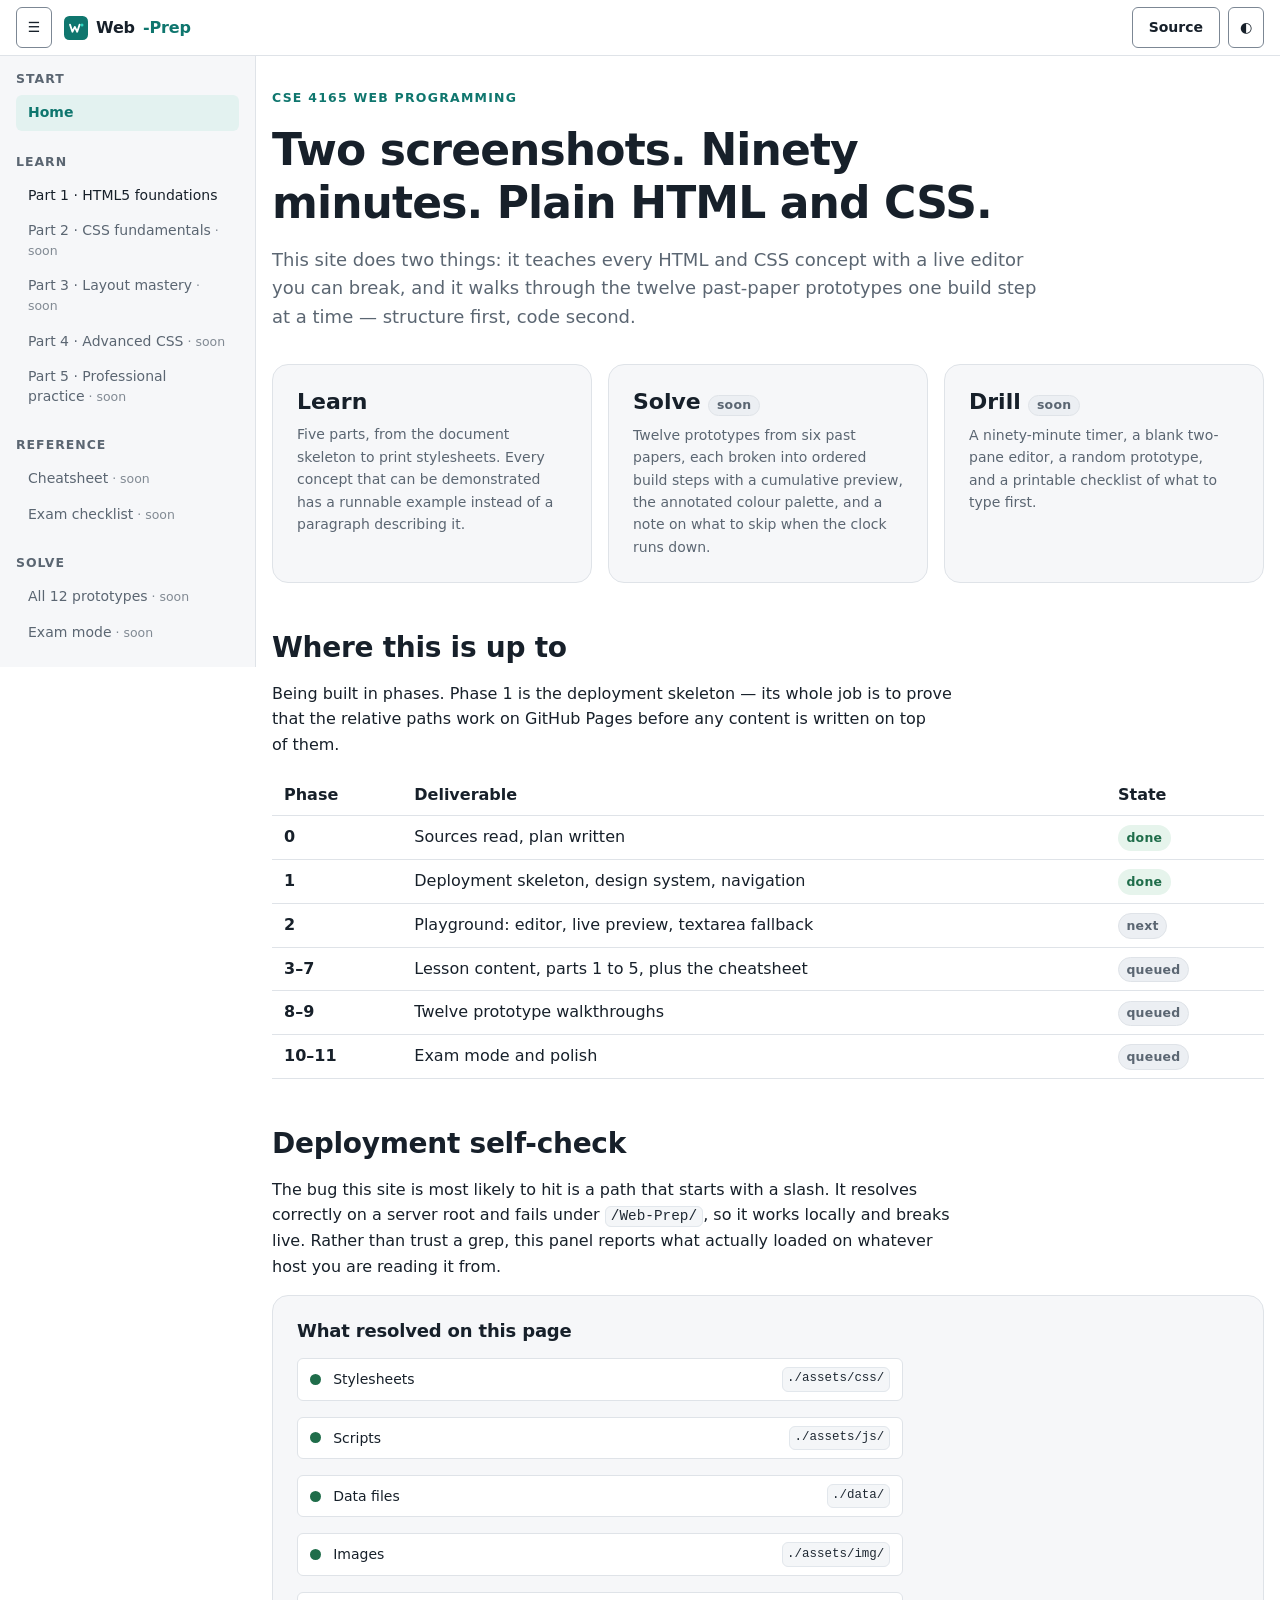
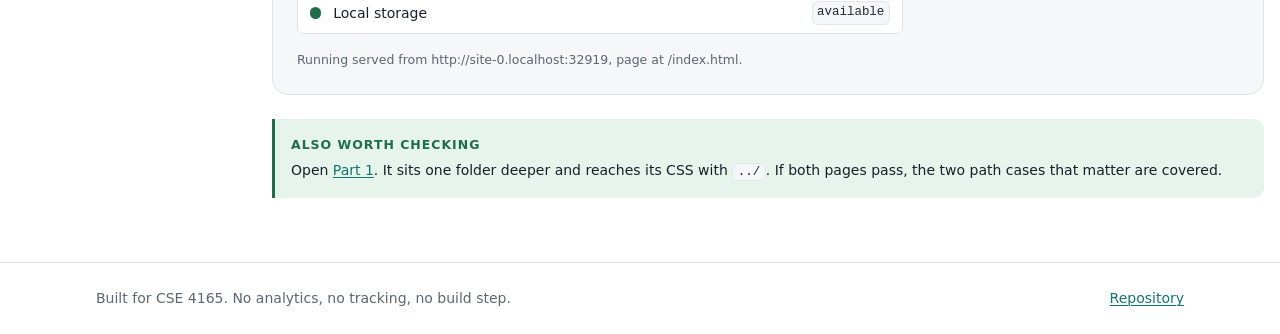
==== index.html @ a96ebb21 "feat(site): phase 1 deployment skeleton Design system, app shell and navigation, with a deliberately" ====
<!DOCTYPE html>
<html lang="en">
<head>
<meta charset="UTF-8">
<meta name="viewport" content="width=device-width, initial-scale=1.0">
<title>Web-Prep — CSE 4165 HTML &amp; CSS</title>
<meta name="description" content="Interactive HTML and CSS lessons plus step-by-step walkthroughs of twelve past-paper prototypes for CSE 4165 Web Programming.">
<meta name="theme-color" content="#0f766e">
<link rel="icon" href="./assets/img/mark.svg" type="image/svg+xml">
<link rel="stylesheet" href="./assets/css/tokens.css">
<link rel="stylesheet" href="./assets/css/base.css">
<link rel="stylesheet" href="./assets/css/layout.css">
<link rel="stylesheet" href="./assets/css/components.css">
<script>try{var t=localStorage.getItem('webprep:theme');if(t)document.documentElement.dataset.theme=t;}catch(e){}</script>
</head>
<body data-base="./">

<a class="skip-link" href="#main">Skip to content</a>

<div class="app">

  <header class="site-header">
    <button class="btn btn--ghost btn--icon nav-toggle" data-nav-toggle
            aria-expanded="false" aria-label="Toggle navigation">☰</button>
    <a class="brand" href="./index.html">
      <img src="./assets/img/mark.svg" alt="" width="24" height="24">
      Web<span>-Prep</span>
    </a>
    <div class="header-actions">
      <a class="btn btn--ghost" href="https://github.com/meteorboyF/Web-Prep"
         target="_blank" rel="noopener noreferrer">Source</a>
      <button class="btn btn--ghost btn--icon theme-toggle" data-theme-toggle
              aria-label="Switch theme">
        <span class="icon-light" aria-hidden="true">◐</span>
        <span class="icon-dark" aria-hidden="true">◑</span>
      </button>
    </div>
  </header>

  <div class="shell">

    <nav class="sidebar" aria-label="Primary" data-open="false">
      <div data-nav></div>
    </nav>

    <main class="content" id="main">
      <div class="wrap prose">

        <p class="eyebrow">CSE 4165 Web Programming</p>
        <h1>Two screenshots. Ninety minutes. Plain HTML and CSS.</h1>
        <p class="lede">
          This site does two things: it teaches every HTML and CSS concept with a live
          editor you can break, and it walks through the twelve past-paper prototypes one
          build step at a time — structure first, code second.
        </p>

        <div class="card-grid" style="margin-top: var(--s-6)">
          <a class="card" href="./lessons/part-1.html">
            <h3>Learn</h3>
            <p>Five parts, from the document skeleton to print stylesheets. Every concept
               that can be demonstrated has a runnable example instead of a paragraph
               describing it.</p>
          </a>
          <div class="card">
            <h3>Solve <span class="badge">soon</span></h3>
            <p>Twelve prototypes from six past papers, each broken into ordered build steps
               with a cumulative preview, the annotated colour palette, and a note on what
               to skip when the clock runs down.</p>
          </div>
          <div class="card">
            <h3>Drill <span class="badge">soon</span></h3>
            <p>A ninety-minute timer, a blank two-pane editor, a random prototype, and a
               printable checklist of what to type first.</p>
          </div>
        </div>

        <h2>Where this is up to</h2>
        <p>
          Being built in phases. Phase 1 is the deployment skeleton — its whole job is to
          prove that the relative paths work on GitHub Pages before any content is written
          on top of them.
        </p>

        <table>
          <caption class="sr-only">Build phases and their status</caption>
          <thead>
            <tr><th scope="col">Phase</th><th scope="col">Deliverable</th><th scope="col">State</th></tr>
          </thead>
          <tbody>
            <tr><th scope="row">0</th><td>Sources read, plan written</td><td><span class="badge badge--ok">done</span></td></tr>
            <tr><th scope="row">1</th><td>Deployment skeleton, design system, navigation</td><td><span class="badge badge--ok">done</span></td></tr>
            <tr><th scope="row">2</th><td>Playground: editor, live preview, textarea fallback</td><td><span class="badge">next</span></td></tr>
            <tr><th scope="row">3–7</th><td>Lesson content, parts 1 to 5, plus the cheatsheet</td><td><span class="badge">queued</span></td></tr>
            <tr><th scope="row">8–9</th><td>Twelve prototype walkthroughs</td><td><span class="badge">queued</span></td></tr>
            <tr><th scope="row">10–11</th><td>Exam mode and polish</td><td><span class="badge">queued</span></td></tr>
          </tbody>
        </table>

        <h2>Deployment self-check</h2>
        <p>
          The bug this site is most likely to hit is a path that starts with a slash. It
          resolves correctly on a server root and fails under
          <code>/Web-Prep/</code>, so it works locally and breaks live. Rather than trust a
          grep, this panel reports what actually loaded on whatever host you are reading it
          from.
        </p>

        <section class="card selfcheck" data-selfcheck aria-labelledby="sc-h">
          <h2 id="sc-h">What resolved on this page</h2>
          <ul>
            <li data-check="css">
              <span class="check-dot" data-state="pending"></span>
              <span class="label">Stylesheets</span>
              <code>./assets/css/</code>
            </li>
            <li data-check="js">
              <span class="check-dot" data-state="pending"></span>
              <span class="label">Scripts</span>
              <code>./assets/js/</code>
            </li>
            <li data-check="data">
              <span class="check-dot" data-state="pending"></span>
              <span class="label">Data files</span>
              <code>./data/</code>
            </li>
            <li data-check="img">
              <span class="check-dot" data-state="pending"></span>
              <span class="label">Images</span>
              <code>./assets/img/</code>
            </li>
            <li data-check="storage">
              <span class="check-dot" data-state="pending"></span>
              <span class="label">Local storage</span>
              <code class="detail">checking</code>
            </li>
          </ul>
          <p class="env" data-env></p>
          <img src="./assets/img/mark.svg" alt="" width="1" height="1"
               data-check-img style="position:absolute;opacity:0;pointer-events:none">
        </section>

        <div class="callout callout--tip" style="margin-top: var(--s-5)">
          <strong>Also worth checking</strong>
          Open <a href="./lessons/part-1.html">Part 1</a>. It sits one folder deeper and
          reaches its CSS with <code>../</code>. If both pages pass, the two path cases that
          matter are covered.
        </div>

      </div>
    </main>

  </div>

  <footer class="site-footer">
    <div class="wrap">
      <span>Built for CSE 4165. No analytics, no tracking, no build step.</span>
      <span class="spacer"></span>
      <a href="https://github.com/meteorboyF/Web-Prep" target="_blank" rel="noopener noreferrer">Repository</a>
    </div>
  </footer>

</div>

<script src="./assets/js/core.js"></script>
<script src="./data/site-index.js"></script>
<script src="./assets/js/nav.js"></script>
<script src="./assets/js/selfcheck.js"></script>
<script>
  WP.ready(function () {
    WP.renderNav();
    WP.initNavToggle();
    WP.initTheme();
    WP.runSelfCheck();
  });
</script>

</body>
</html>
---- assets/css/tokens.css ----
/* tokens.css — every design decision lives here as a custom property.
   Dark mode changes only these values; not one component rule is duplicated.
   Palette is the one from Part 5 §6 of the course notes, dogfooded. */

:root {
  color-scheme: light dark;

  /* Surfaces and text */
  --bg: #ffffff;
  --surface: #f6f7f9;
  --surface-2: #eceff3;
  --text: #17202a;
  --muted: #5b6672;
  --border: #dfe3e8;
  --border-strong: #7c8794;      /* 3.6:1 on --bg — safe for input borders */

  /* Brand */
  --brand: #0f766e;              /* 5.5:1 on --bg — safe for body-size text */
  --brand-strong: #0b5b55;
  --brand-soft: #e3f2f0;
  --on-brand: #ffffff;

  /* Callouts */
  --trap: #b4541b;
  --trap-soft: #fdf0e7;
  --tip: #1f6d4a;
  --tip-soft: #e6f4ec;
  --note: #4a5a8a;
  --note-soft: #eceff8;

  /* Code */
  --code-bg: #f4f6f8;
  --code-text: #1f2933;
  --code-border: #e2e7ec;

  /* Space scale */
  --s-1: 0.25rem;
  --s-2: 0.5rem;
  --s-3: 0.75rem;
  --s-4: 1rem;
  --s-5: 1.5rem;
  --s-6: 2rem;
  --s-7: 3rem;
  --s-8: 4rem;

  /* Type scale */
  --t-xs: 0.78rem;
  --t-sm: 0.875rem;
  --t-base: 1rem;
  --t-lg: 1.125rem;
  --t-xl: 1.375rem;
  --t-2xl: 1.75rem;
  --t-3xl: clamp(1.9rem, 1.4rem + 2.2vw, 2.75rem);

  --font-body: system-ui, -apple-system, "Segoe UI", Roboto, "Helvetica Neue", Arial, sans-serif;
  --font-mono: ui-monospace, SFMono-Regular, "SF Mono", Menlo, Consolas, "Liberation Mono", monospace;

  /* Radii */
  --r-sm: 6px;
  --r-md: 10px;
  --r-lg: 16px;
  --r-pill: 999px;

  /* Shadows — stacked, x-offset 0, as Part 2 §8.3 recommends */
  --shadow-1: 0 1px 2px rgb(16 25 35 / .06), 0 2px 8px rgb(16 25 35 / .06);
  --shadow-2: 0 2px 4px rgb(16 25 35 / .07), 0 12px 28px rgb(16 25 35 / .10);

  /* Layout */
  --sidebar-w: 16rem;
  --header-h: 3.5rem;
  --measure: 68rem;
}

@media (prefers-color-scheme: dark) {
  :root:not([data-theme="light"]) {
    --bg: #10151b;
    --surface: #171e26;
    --surface-2: #1e262f;
    --text: #e8edf2;
    --muted: #9aa7b4;
    --border: #26303b;
    --border-strong: #5d6b7a;    /* 3.4:1 on --bg */

    --brand: #2dd4bf;            /* 9.9:1 on --bg */
    --brand-strong: #5ce4d2;
    --brand-soft: #14312e;
    --on-brand: #06231f;

    --trap: #f0a06a;
    --trap-soft: #2c1d13;
    --tip: #6fd39f;
    --tip-soft: #12281e;
    --note: #a3b3e0;
    --note-soft: #1a1f2e;

    --code-bg: #131a22;
    --code-text: #dfe7ef;
    --code-border: #253039;

    --shadow-1: 0 1px 2px rgb(0 0 0 / .35), 0 2px 8px rgb(0 0 0 / .30);
    --shadow-2: 0 2px 4px rgb(0 0 0 / .40), 0 12px 28px rgb(0 0 0 / .45);
  }
}

/* Manual override always beats the media query, in both directions. */
:root[data-theme="dark"] {
  --bg: #10151b;
  --surface: #171e26;
  --surface-2: #1e262f;
  --text: #e8edf2;
  --muted: #9aa7b4;
  --border: #26303b;
  --border-strong: #5d6b7a;

  --brand: #2dd4bf;
  --brand-strong: #5ce4d2;
  --brand-soft: #14312e;
  --on-brand: #06231f;

  --trap: #f0a06a;
  --trap-soft: #2c1d13;
  --tip: #6fd39f;
  --tip-soft: #12281e;
  --note: #a3b3e0;
  --note-soft: #1a1f2e;

  --code-bg: #131a22;
  --code-text: #dfe7ef;
  --code-border: #253039;

  --shadow-1: 0 1px 2px rgb(0 0 0 / .35), 0 2px 8px rgb(0 0 0 / .30);
  --shadow-2: 0 2px 4px rgb(0 0 0 / .40), 0 12px 28px rgb(0 0 0 / .45);
}

:root[data-theme="dark"] { color-scheme: dark; }
:root[data-theme="light"] { color-scheme: light; }
---- assets/css/base.css ----
/* base.css — the modern reset from Part 5 §2, plus base element styling. */

*, *::before, *::after { box-sizing: border-box; }

* { margin: 0; }

html {
  -webkit-text-size-adjust: 100%;
  scroll-behavior: smooth;
  scroll-padding-top: calc(var(--header-h) + 1rem);
}

body {
  min-height: 100dvh;
  line-height: 1.6;
  -webkit-font-smoothing: antialiased;
  font-family: var(--font-body);
  background: var(--bg);
  color: var(--text);
}

img, picture, video, canvas, svg {
  display: block;
  max-width: 100%;
  height: auto;
}

input, button, textarea, select { font: inherit; color: inherit; }

p, h1, h2, h3, h4, h5, h6 { overflow-wrap: break-word; }

h1, h2, h3, h4 { line-height: 1.2; text-wrap: balance; font-weight: 650; }
h1 { font-size: var(--t-3xl); letter-spacing: -0.02em; }
h2 { font-size: var(--t-2xl); letter-spacing: -0.01em; }
h3 { font-size: var(--t-xl); }
h4 { font-size: var(--t-lg); }

p { text-wrap: pretty; }

ul[class], ol[class] { list-style: none; padding: 0; }

a {
  color: var(--brand);
  text-decoration-thickness: 1px;
  text-underline-offset: 2px;
}
a:hover { color: var(--brand-strong); }

:focus-visible {
  outline: 3px solid var(--brand);
  outline-offset: 2px;
  border-radius: 2px;
}

code, kbd, samp, pre { font-family: var(--font-mono); font-size: 0.9em; }

code {
  background: var(--code-bg);
  border: 1px solid var(--code-border);
  border-radius: var(--r-sm);
  padding: 0.1em 0.35em;
  color: var(--code-text);
}

pre {
  background: var(--code-bg);
  border: 1px solid var(--code-border);
  border-radius: var(--r-md);
  padding: var(--s-4);
  overflow-x: auto;
  line-height: 1.5;
}
pre code { background: none; border: 0; padding: 0; }

hr { border: 0; border-top: 1px solid var(--border); margin-block: var(--s-6); }

table { border-collapse: collapse; width: 100%; }
th, td {
  padding: var(--s-2) var(--s-3);
  text-align: left;
  border-bottom: 1px solid var(--border);
  vertical-align: top;
}
th { font-weight: 650; }

/* Visually hidden but available to screen readers — Part 5 §4.2 */
.sr-only {
  position: absolute;
  width: 1px; height: 1px;
  padding: 0; margin: -1px;
  overflow: hidden;
  clip-path: inset(50%);
  white-space: nowrap;
}

.skip-link {
  position: absolute;
  left: var(--s-3); top: -4rem;
  z-index: 100;
  background: var(--brand);
  color: var(--on-brand);
  padding: var(--s-2) var(--s-4);
  border-radius: 0 0 var(--r-md) var(--r-md);
  text-decoration: none;
  transition: top .15s;
}
.skip-link:focus { top: 0; color: var(--on-brand); }

@media (prefers-reduced-motion: reduce) {
  *, *::before, *::after {
    animation-duration: .01ms !important;
    animation-iteration-count: 1 !important;
    transition-duration: .01ms !important;
    scroll-behavior: auto !important;
  }
}
---- assets/css/layout.css ----
/* layout.css — the app shell: header, sidebar navigation, content column. */

.app {
  min-height: 100dvh;
  display: flex;
  flex-direction: column;
}

/* ---- Header -------------------------------------------------------- */

.site-header {
  position: sticky;
  top: 0;
  z-index: 20;
  height: var(--header-h);
  display: flex;
  align-items: center;
  gap: var(--s-3);
  padding-inline: var(--s-4);
  background: var(--bg);
  border-bottom: 1px solid var(--border);
}

.brand {
  display: inline-flex;
  align-items: center;
  gap: var(--s-2);
  font-weight: 700;
  letter-spacing: -0.01em;
  color: var(--text);
  text-decoration: none;
  margin-right: auto;
}
.brand:hover { color: var(--text); }
.brand img { width: 24px; height: 24px; }
.brand span { color: var(--brand); }

.header-actions { display: flex; align-items: center; gap: var(--s-2); }

/* ---- Shell --------------------------------------------------------- */

.shell {
  flex: 1;
  display: grid;
  grid-template-columns: 1fr;
}

@media (min-width: 64rem) {
  .shell { grid-template-columns: var(--sidebar-w) 1fr; }
}

/* ---- Sidebar ------------------------------------------------------- */

.sidebar {
  border-right: 1px solid var(--border);
  background: var(--surface);
  padding: var(--s-4);
}

/* Below 64rem the sidebar is a drawer, closed by default. */
@media (max-width: 63.99rem) {
  .sidebar {
    display: none;
    border-right: 0;
    border-bottom: 1px solid var(--border);
  }
  .sidebar[data-open="true"] { display: block; }
}

@media (min-width: 64rem) {
  .sidebar {
    position: sticky;
    top: var(--header-h);
    align-self: start;
    max-height: calc(100dvh - var(--header-h));
    overflow-y: auto;
  }
  .nav-toggle { display: none; }
}

.nav-group + .nav-group { margin-top: var(--s-5); }

.nav-group > h2 {
  font-size: var(--t-xs);
  font-weight: 700;
  text-transform: uppercase;
  letter-spacing: 0.08em;
  color: var(--muted);
  margin-bottom: var(--s-2);
}

.nav-list { list-style: none; padding: 0; margin: 0; }

.nav-list a {
  display: block;
  padding: var(--s-2) var(--s-3);
  border-radius: var(--r-sm);
  color: var(--text);
  text-decoration: none;
  font-size: var(--t-sm);
  line-height: 1.4;
}
.nav-list a:hover { background: var(--surface-2); color: var(--text); }

.nav-list a[aria-current="page"] {
  background: var(--brand-soft);
  color: var(--brand);
  font-weight: 600;
}

.nav-list .is-pending {
  display: block;
  padding: var(--s-2) var(--s-3);
  font-size: var(--t-sm);
  color: var(--muted);
  line-height: 1.4;
}
.nav-list .is-pending::after {
  content: " · soon";
  font-size: var(--t-xs);
  opacity: .75;
}

/* ---- Content ------------------------------------------------------- */

.content {
  padding: var(--s-6) var(--s-4) var(--s-8);
}

.wrap {
  width: min(100% , var(--measure));
  margin-inline: auto;
}

.prose > * + * { margin-top: var(--s-4); }
.prose > h2 { margin-top: var(--s-7); }
.prose > h3 { margin-top: var(--s-6); }
.prose p, .prose li { max-width: 68ch; }
.prose ul, .prose ol { padding-left: 1.25rem; }
.prose li + li { margin-top: var(--s-2); }

/* ---- Footer -------------------------------------------------------- */

.site-footer {
  border-top: 1px solid var(--border);
  padding: var(--s-5) var(--s-4);
  color: var(--muted);
  font-size: var(--t-sm);
}
.site-footer .wrap {
  display: flex;
  flex-wrap: wrap;
  gap: var(--s-3) var(--s-5);
  align-items: center;
}
.site-footer .spacer { margin-left: auto; }
---- assets/css/components.css ----
/* components.css — buttons, cards, callouts, badges, the self-check panel. */

/* ---- Buttons ------------------------------------------------------- */

.btn {
  --btn-bg: var(--brand);
  --btn-fg: var(--on-brand);
  --btn-border: transparent;

  display: inline-flex;
  align-items: center;
  justify-content: center;
  gap: var(--s-2);
  min-height: 2.25rem;
  padding: var(--s-2) var(--s-4);
  border: 1px solid var(--btn-border);
  border-radius: var(--r-sm);
  background: var(--btn-bg);
  color: var(--btn-fg);
  font-size: var(--t-sm);
  font-weight: 600;
  text-decoration: none;
  cursor: pointer;
  transition: background-color .15s ease, border-color .15s ease, transform .15s ease;
}
.btn:hover { --btn-bg: var(--brand-strong); color: var(--btn-fg); }
.btn:active { transform: translateY(1px); }

.btn--ghost {
  --btn-bg: transparent;
  --btn-fg: var(--text);
  --btn-border: var(--border-strong);
}
.btn--ghost:hover { --btn-bg: var(--surface-2); --btn-fg: var(--text); }

.btn--icon { padding: var(--s-2); min-width: 2.25rem; }

/* ---- Cards --------------------------------------------------------- */

.card {
  display: block;
  padding: var(--s-5);
  background: var(--surface);
  border: 1px solid var(--border);
  border-radius: var(--r-lg);
}

a.card {
  color: inherit;
  text-decoration: none;
  transition: border-color .2s ease, box-shadow .2s ease, transform .2s ease;
}
a.card:hover {
  color: inherit;
  border-color: var(--brand);
  box-shadow: var(--shadow-2);
  transform: translateY(-2px);
}

.card h3 { margin-bottom: var(--s-2); }
.card p { color: var(--muted); font-size: var(--t-sm); }

.card-grid {
  display: grid;
  grid-template-columns: repeat(auto-fit, minmax(min(17rem, 100%), 1fr));
  gap: var(--s-4);
}

/* ---- Badges -------------------------------------------------------- */

.badge {
  display: inline-block;
  padding: 0.15em 0.6em;
  border-radius: var(--r-pill);
  font-size: var(--t-xs);
  font-weight: 650;
  letter-spacing: 0.02em;
  background: var(--surface-2);
  color: var(--muted);
  border: 1px solid var(--border);
}
.badge--brand { background: var(--brand-soft); color: var(--brand); border-color: transparent; }
.badge--ok    { background: var(--tip-soft); color: var(--tip); border-color: transparent; }
.badge--warn  { background: var(--trap-soft); color: var(--trap); border-color: transparent; }

/* ---- Callouts ------------------------------------------------------ */

.callout {
  --callout-accent: var(--note);
  --callout-bg: var(--note-soft);

  border-left: 3px solid var(--callout-accent);
  background: var(--callout-bg);
  border-radius: 0 var(--r-md) var(--r-md) 0;
  padding: var(--s-4);
  font-size: var(--t-sm);
}
.callout--trap { --callout-accent: var(--trap); --callout-bg: var(--trap-soft); }
.callout--tip  { --callout-accent: var(--tip);  --callout-bg: var(--tip-soft); }

.callout > strong {
  display: block;
  color: var(--callout-accent);
  font-size: var(--t-xs);
  text-transform: uppercase;
  letter-spacing: 0.08em;
  margin-bottom: var(--s-1);
}

/* ---- Lede ---------------------------------------------------------- */

.lede {
  font-size: var(--t-lg);
  color: var(--muted);
  max-width: 60ch;
}

.eyebrow {
  font-size: var(--t-xs);
  font-weight: 700;
  text-transform: uppercase;
  letter-spacing: 0.1em;
  color: var(--brand);
}

/* ---- Deployment self-check ----------------------------------------- */
/* Phase 1 only in spirit, but cheap to keep: it proves at runtime that every
   relative path resolved, on whatever host the page is being served from. */

.selfcheck { padding: var(--s-5); }
.selfcheck h2 { font-size: var(--t-lg); margin-bottom: var(--s-1); }

.selfcheck ul {
  list-style: none;
  padding: 0;
  margin-top: var(--s-4);
  display: grid;
  gap: var(--s-2);
}

.selfcheck li {
  display: flex;
  align-items: center;
  gap: var(--s-3);
  font-size: var(--t-sm);
  padding: var(--s-2) var(--s-3);
  background: var(--bg);
  border: 1px solid var(--border);
  border-radius: var(--r-sm);
}

.selfcheck .label { margin-right: auto; }
.selfcheck code { font-size: var(--t-xs); }

.check-dot {
  flex: none;
  width: 0.7rem;
  aspect-ratio: 1;
  border-radius: 50%;
  background: var(--muted);
}
.check-dot[data-state="pass"] { background: var(--tip); }
.check-dot[data-state="fail"] { background: var(--trap); }

.selfcheck .env {
  margin-top: var(--s-4);
  font-size: var(--t-xs);
  color: var(--muted);
}

/* ---- Theme toggle -------------------------------------------------- */

.theme-toggle .icon-dark { display: none; }
:root[data-theme="dark"] .theme-toggle .icon-light { display: none; }
:root[data-theme="dark"] .theme-toggle .icon-dark { display: inline; }

@media (prefers-color-scheme: dark) {
  :root:not([data-theme="light"]) .theme-toggle .icon-light { display: none; }
  :root:not([data-theme="light"]) .theme-toggle .icon-dark { display: inline; }
}
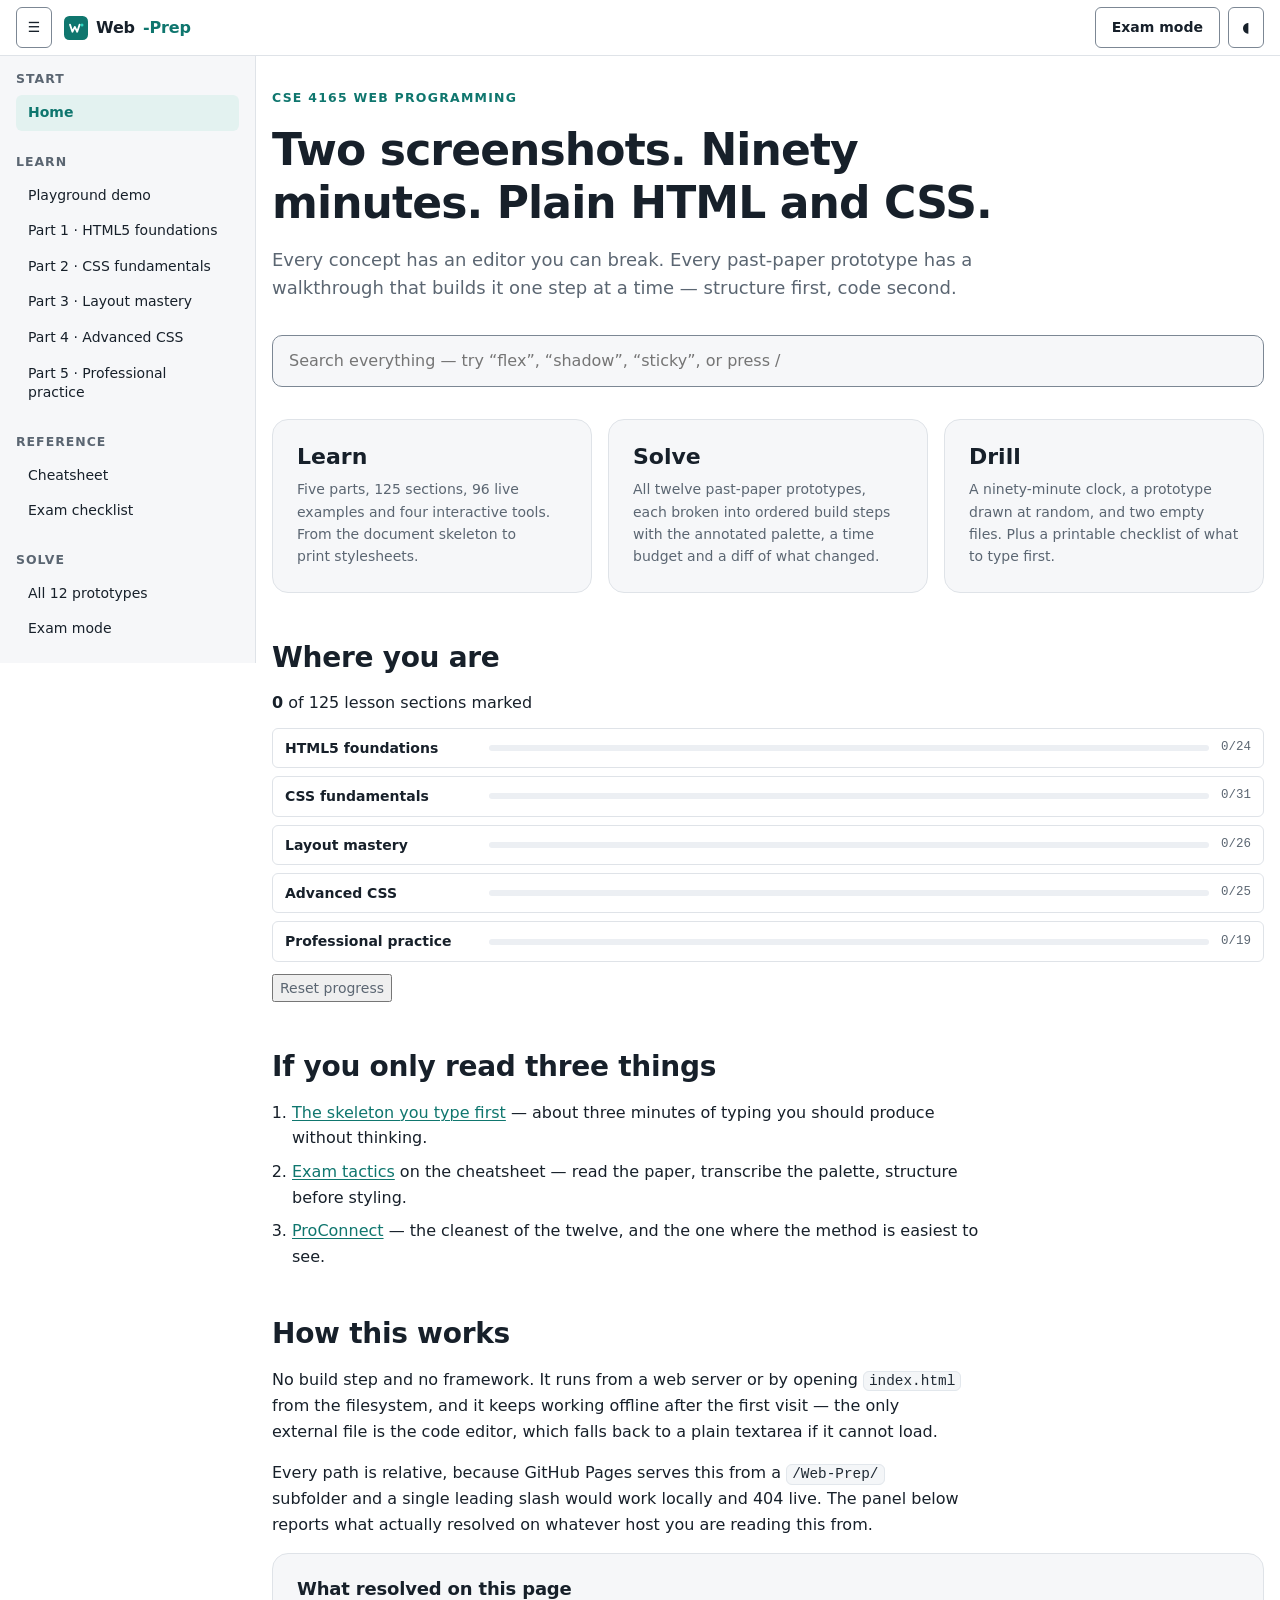
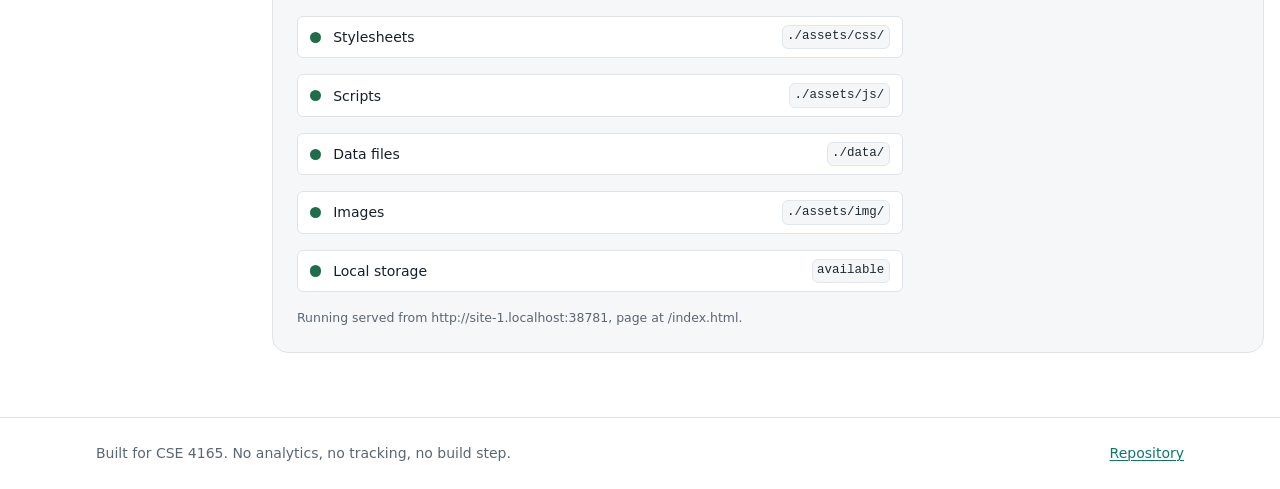
==== commit 97daaa71: "feat(polish): site search, home page, contrast fix, final docs Phase 11.  Site-wide search over 456 " ====
--- a/index.html
+++ b/index.html
@@ -11,6 +11,7 @@
 <link rel="stylesheet" href="./assets/css/base.css">
 <link rel="stylesheet" href="./assets/css/layout.css">
 <link rel="stylesheet" href="./assets/css/components.css">
+<link rel="stylesheet" href="./assets/css/lesson.css">
 <script>try{var t=localStorage.getItem('webprep:theme');if(t)document.documentElement.dataset.theme=t;}catch(e){}</script>
 </head>
 <body data-base="./">
@@ -21,18 +22,17 @@
 
   <header class="site-header">
     <button class="btn btn--ghost btn--icon nav-toggle" data-nav-toggle
-            aria-expanded="false" aria-label="Toggle navigation">☰</button>
+            aria-expanded="false" aria-label="Toggle navigation">&#9776;</button>
     <a class="brand" href="./index.html">
       <img src="./assets/img/mark.svg" alt="" width="24" height="24">
       Web<span>-Prep</span>
     </a>
     <div class="header-actions">
-      <a class="btn btn--ghost" href="https://github.com/meteorboyF/Web-Prep"
-         target="_blank" rel="noopener noreferrer">Source</a>
+      <a class="btn btn--ghost" href="./exam-mode.html">Exam mode</a>
       <button class="btn btn--ghost btn--icon theme-toggle" data-theme-toggle
               aria-label="Switch theme">
-        <span class="icon-light" aria-hidden="true">◐</span>
-        <span class="icon-dark" aria-hidden="true">◑</span>
+        <span class="icon-light" aria-hidden="true">&#9686;</span>
+        <span class="icon-dark" aria-hidden="true">&#9687;</span>
       </button>
     </div>
   </header>
@@ -49,60 +49,60 @@
         <p class="eyebrow">CSE 4165 Web Programming</p>
         <h1>Two screenshots. Ninety minutes. Plain HTML and CSS.</h1>
         <p class="lede">
-          This site does two things: it teaches every HTML and CSS concept with a live
-          editor you can break, and it walks through the twelve past-paper prototypes one
-          build step at a time — structure first, code second.
+          Every concept has an editor you can break. Every past-paper prototype has a
+          walkthrough that builds it one step at a time &mdash; structure first, code second.
         </p>
 
-        <div class="card-grid" style="margin-top: var(--s-6)">
+        <div class="srch" style="margin-top: var(--s-6)">
+          <label class="sr-only" for="site-search">Search lessons, cheatsheet and prototypes</label>
+          <input id="site-search" type="search" data-search autocomplete="off" spellcheck="false"
+                 placeholder="Search everything &mdash; try &ldquo;flex&rdquo;, &ldquo;shadow&rdquo;, &ldquo;sticky&rdquo;, or press /">
+          <div data-search-results data-open="false"></div>
+        </div>
+
+        <div class="card-grid">
           <a class="card" href="./lessons/part-1.html">
             <h3>Learn</h3>
-            <p>Five parts, from the document skeleton to print stylesheets. Every concept
-               that can be demonstrated has a runnable example instead of a paragraph
-               describing it.</p>
+            <p>Five parts, 125 sections, 96 live examples and four interactive tools. From the
+               document skeleton to print stylesheets.</p>
           </a>
-          <div class="card">
-            <h3>Solve <span class="badge">soon</span></h3>
-            <p>Twelve prototypes from six past papers, each broken into ordered build steps
-               with a cumulative preview, the annotated colour palette, and a note on what
-               to skip when the clock runs down.</p>
-          </div>
-          <div class="card">
-            <h3>Drill <span class="badge">soon</span></h3>
-            <p>A ninety-minute timer, a blank two-pane editor, a random prototype, and a
+          <a class="card" href="./exams/index.html">
+            <h3>Solve</h3>
+            <p>All twelve past-paper prototypes, each broken into ordered build steps with the
+               annotated palette, a time budget and a diff of what changed.</p>
+          </a>
+          <a class="card" href="./exam-mode.html">
+            <h3>Drill</h3>
+            <p>A ninety-minute clock, a prototype drawn at random, and two empty files. Plus a
                printable checklist of what to type first.</p>
-          </div>
+          </a>
         </div>
 
-        <h2>Where this is up to</h2>
+        <h2>Where you are</h2>
+        <div data-progress></div>
+
+        <h2>If you only read three things</h2>
+        <ol>
+          <li><a href="./lessons/part-1.html#exam-skeleton">The skeleton you type first</a> &mdash;
+              about three minutes of typing you should produce without thinking.</li>
+          <li><a href="./cheatsheet.html#exam">Exam tactics</a> on the cheatsheet &mdash; read the
+              paper, transcribe the palette, structure before styling.</li>
+          <li><a href="./exams/walkthrough.html?p=253-q1">ProConnect</a> &mdash; the cleanest of the
+              twelve, and the one where the method is easiest to see.</li>
+        </ol>
+
+        <h2>How this works</h2>
         <p>
-          Being built in phases. Phase 1 is the deployment skeleton — its whole job is to
-          prove that the relative paths work on GitHub Pages before any content is written
-          on top of them.
+          No build step and no framework. It runs from a web server or by opening
+          <code>index.html</code> from the filesystem, and it keeps working offline after the
+          first visit &mdash; the only external file is the code editor, which falls back to a
+          plain textarea if it cannot load.
         </p>
-
-        <table>
-          <caption class="sr-only">Build phases and their status</caption>
-          <thead>
-            <tr><th scope="col">Phase</th><th scope="col">Deliverable</th><th scope="col">State</th></tr>
-          </thead>
-          <tbody>
-            <tr><th scope="row">0</th><td>Sources read, plan written</td><td><span class="badge badge--ok">done</span></td></tr>
-            <tr><th scope="row">1</th><td>Deployment skeleton, design system, navigation</td><td><span class="badge badge--ok">done</span></td></tr>
-            <tr><th scope="row">2</th><td>Playground: editor, live preview, textarea fallback</td><td><span class="badge">next</span></td></tr>
-            <tr><th scope="row">3–7</th><td>Lesson content, parts 1 to 5, plus the cheatsheet</td><td><span class="badge">queued</span></td></tr>
-            <tr><th scope="row">8–9</th><td>Twelve prototype walkthroughs</td><td><span class="badge">queued</span></td></tr>
-            <tr><th scope="row">10–11</th><td>Exam mode and polish</td><td><span class="badge">queued</span></td></tr>
-          </tbody>
-        </table>
-
-        <h2>Deployment self-check</h2>
         <p>
-          The bug this site is most likely to hit is a path that starts with a slash. It
-          resolves correctly on a server root and fails under
-          <code>/Web-Prep/</code>, so it works locally and breaks live. Rather than trust a
-          grep, this panel reports what actually loaded on whatever host you are reading it
-          from.
+          Every path is relative, because GitHub Pages serves this from a
+          <code>/Web-Prep/</code> subfolder and a single leading slash would work locally and
+          404 live. The panel below reports what actually resolved on whatever host you are
+          reading this from.
         </p>
 
         <section class="card selfcheck" data-selfcheck aria-labelledby="sc-h">
@@ -139,13 +139,6 @@
                data-check-img style="position:absolute;opacity:0;pointer-events:none">
         </section>
 
-        <div class="callout callout--tip" style="margin-top: var(--s-5)">
-          <strong>Also worth checking</strong>
-          Open <a href="./lessons/part-1.html">Part 1</a>. It sits one folder deeper and
-          reaches its CSS with <code>../</code>. If both pages pass, the two path cases that
-          matter are covered.
-        </div>
-
       </div>
     </main>
 
@@ -164,12 +157,16 @@
 <script src="./assets/js/core.js"></script>
 <script src="./data/site-index.js"></script>
 <script src="./assets/js/nav.js"></script>
+<script src="./assets/js/progress.js"></script>
+<script src="./assets/js/search.js"></script>
 <script src="./assets/js/selfcheck.js"></script>
 <script>
   WP.ready(function () {
     WP.renderNav();
     WP.initNavToggle();
     WP.initTheme();
+    WP.initSearch();
+    WP.renderProgressSummary();
     WP.runSelfCheck();
   });
 </script>
--- a/assets/css/tokens.css
+++ b/assets/css/tokens.css
@@ -21,7 +21,7 @@
   --on-brand: #ffffff;
 
   /* Callouts */
-  --trap: #b4541b;
+  --trap: #ad4f19;        /* 4.8:1 on --trap-soft; #b4541b was 4.45 */
   --trap-soft: #fdf0e7;
   --tip: #1f6d4a;
   --tip-soft: #e6f4ec;
--- a/assets/css/components.css
+++ b/assets/css/components.css
@@ -178,3 +178,72 @@
   :root:not([data-theme="light"]) .theme-toggle .icon-light { display: none; }
   :root:not([data-theme="light"]) .theme-toggle .icon-dark { display: inline; }
 }
+
+/* ---- Site search --------------------------------------------------- */
+
+.srch { position: relative; margin-bottom: var(--s-6); }
+
+.srch input {
+  width: 100%;
+  padding: var(--s-3) var(--s-4);
+  border: 1px solid var(--border-strong);
+  border-radius: var(--r-md);
+  background: var(--surface);
+  color: var(--text);
+  font-size: var(--t-base);
+}
+.srch input:focus-visible {
+  outline: none;
+  border-color: var(--brand);
+  box-shadow: 0 0 0 3px var(--brand-soft);
+}
+
+.srch__status { margin: var(--s-2) 0 0; font-size: var(--t-xs); color: var(--muted); }
+
+.srch__list { list-style: none; padding: 0; margin: 0; }
+[data-search-results][data-open="true"] .srch__list {
+  margin-top: var(--s-3);
+  border: 1px solid var(--border);
+  border-radius: var(--r-md);
+  overflow: hidden;
+  max-height: 26rem;
+  overflow-y: auto;
+}
+
+.srch__list a {
+  display: grid;
+  gap: 2px;
+  padding: var(--s-2) var(--s-3);
+  color: var(--text);
+  text-decoration: none;
+  background: var(--bg);
+}
+.srch__list li + li a { border-top: 1px solid var(--border); }
+.srch__list a:hover, .srch__list a:focus-visible { background: var(--brand-soft); }
+
+.srch__kind { font-size: var(--t-xs); color: var(--muted); }
+.srch__title { font-size: var(--t-sm); font-weight: 600; }
+
+/* ---- Home progress summary ------------------------------------------ */
+
+.prog__rows { display: grid; gap: var(--s-2); margin-top: var(--s-3); }
+
+.prog__row {
+  display: grid;
+  grid-template-columns: minmax(0, 12rem) 1fr auto;
+  align-items: center;
+  gap: var(--s-3);
+  padding: var(--s-2) var(--s-3);
+  border: 1px solid var(--border);
+  border-radius: var(--r-sm);
+  background: var(--bg);
+  color: var(--text);
+  text-decoration: none;
+  font-size: var(--t-sm);
+}
+.prog__row:hover { border-color: var(--brand); color: var(--text); }
+.prog__name { font-weight: 600; }
+.prog__n { font-family: var(--font-mono); font-size: var(--t-xs); color: var(--muted); }
+
+.prog__bar--sm { height: 5px; }
+.prog__resume { margin-top: var(--s-4); }
--- a/assets/css/lesson.css
+++ b/assets/css/lesson.css
@@ -0,0 +1,186 @@
+/* lesson.css — lesson page furniture: intro, progress bar, section headings,
+   the sidebar table of contents, code figures and wide-table scrolling. */
+
+/* ---- Intro --------------------------------------------------------- */
+
+.lsn__intro { margin-bottom: var(--s-5); }
+.lsn__intro h1 { margin-block: var(--s-2); }
+
+/* ---- Progress ------------------------------------------------------ */
+
+.prog {
+  margin-bottom: var(--s-7);
+  padding: var(--s-4);
+  background: var(--surface);
+  border: 1px solid var(--border);
+  border-radius: var(--r-md);
+}
+
+.prog__bar {
+  height: 6px;
+  border-radius: var(--r-pill);
+  background: var(--surface-2);
+  overflow: hidden;
+}
+.prog__bar span {
+  display: block;
+  height: 100%;
+  width: 0;
+  background: var(--brand);
+  border-radius: inherit;
+  transition: width .25s ease;
+}
+
+.prog__meta {
+  display: flex;
+  align-items: center;
+  gap: var(--s-3);
+  margin-top: var(--s-3);
+  font-size: var(--t-sm);
+  color: var(--muted);
+}
+.prog__meta .spacer { margin-left: auto; }
+.prog__warn { margin-top: var(--s-2); font-size: var(--t-xs); color: var(--trap); }
+
+/* ---- Sections ------------------------------------------------------ */
+
+/* No scroll-margin-top here: base.css already sets scroll-padding-top on
+   <html> for the sticky header, and the two add up rather than overriding,
+   which parks every anchor jump twice as far down as intended. */
+.lsn { padding-top: var(--s-7); }
+.lsn + .lsn { border-top: 1px solid var(--border); }
+
+.lsn > * + * { margin-top: var(--s-4); }
+.lsn p, .lsn li { max-width: 68ch; }
+.lsn ul, .lsn ol { padding-left: 1.25rem; }
+.lsn li + li { margin-top: var(--s-2); }
+.lsn h3 { margin-top: var(--s-6); }
+
+.lsn__h {
+  display: flex;
+  align-items: baseline;
+  gap: var(--s-3);
+  margin-top: 0;
+}
+
+.lsn__num {
+  flex: none;
+  font-size: var(--t-sm);
+  font-weight: 700;
+  color: var(--brand);
+  background: var(--brand-soft);
+  border-radius: var(--r-sm);
+  min-width: 1.75rem;
+  padding: 0.1em 0.4em;
+  text-align: center;
+  line-height: 1.4;
+  position: relative;
+  top: -0.15em;
+}
+
+.lsn__anchor {
+  font-size: var(--t-lg);
+  color: var(--muted);
+  text-decoration: none;
+  opacity: 0;
+  transition: opacity .15s;
+}
+.lsn__h:hover .lsn__anchor,
+.lsn__anchor:focus-visible { opacity: 1; }
+
+.lsn__foot {
+  margin-top: var(--s-5);
+  padding-top: var(--s-3);
+}
+
+.lsn__tick {
+  display: inline-flex;
+  align-items: center;
+  gap: var(--s-2);
+  font-size: var(--t-sm);
+  color: var(--muted);
+  cursor: pointer;
+  padding: var(--s-1) var(--s-3);
+  border: 1px solid var(--border);
+  border-radius: var(--r-pill);
+  background: var(--surface);
+}
+.lsn__tick:hover { border-color: var(--border-strong); color: var(--text); }
+.lsn__tick input { accent-color: var(--brand); margin: 0; }
+.lsn__tick:has(input:checked) {
+  color: var(--tip);
+  border-color: var(--tip);
+  background: var(--tip-soft);
+}
+
+.lsn__nav {
+  display: flex;
+  flex-wrap: wrap;
+  gap: var(--s-3);
+  margin-top: var(--s-7);
+  padding-top: var(--s-5);
+  border-top: 1px solid var(--border);
+}
+.lsn__nav .btn:last-child { margin-left: auto; }
+
+/* ---- Sidebar table of contents ------------------------------------- */
+
+.toc a {
+  display: flex;
+  align-items: baseline;
+  gap: var(--s-2);
+  font-size: var(--t-xs);
+  line-height: 1.35;
+  padding-block: var(--s-1);
+}
+
+.toc a[aria-current="true"] {
+  background: var(--surface-2);
+  color: var(--brand);
+  font-weight: 600;
+}
+
+.toc__dot {
+  flex: none;
+  width: 0.5rem;
+  aspect-ratio: 1;
+  border-radius: 50%;
+  border: 1.5px solid var(--border-strong);
+  position: relative;
+  top: -0.1em;
+}
+.toc a[data-done="true"] .toc__dot {
+  background: var(--tip);
+  border-color: var(--tip);
+}
+.toc a[data-done="true"] { color: var(--muted); }
+
+/* ---- Code figures and wide tables ----------------------------------- */
+
+.codeblock { margin: 0; }
+.codeblock figcaption {
+  margin-top: var(--s-2);
+  font-size: var(--t-xs);
+  color: var(--muted);
+}
+
+/* A wide table scrolls inside its own box rather than breaking the page —
+   Part 1 §7 recommends exactly this. */
+.table-wrap {
+  overflow-x: auto;
+  border: 1px solid var(--border);
+  border-radius: var(--r-md);
+}
+.table-wrap table { margin: 0; }
+.table-wrap th, .table-wrap td {
+  padding: var(--s-2) var(--s-3);
+  font-size: var(--t-sm);
+}
+.table-wrap thead th {
+  background: var(--surface);
+  white-space: nowrap;
+}
+.table-wrap tbody tr:last-child th,
+.table-wrap tbody tr:last-child td { border-bottom: 0; }
+.table-wrap th[scope="row"] { font-weight: 600; }
+.table-wrap code { white-space: nowrap; }
